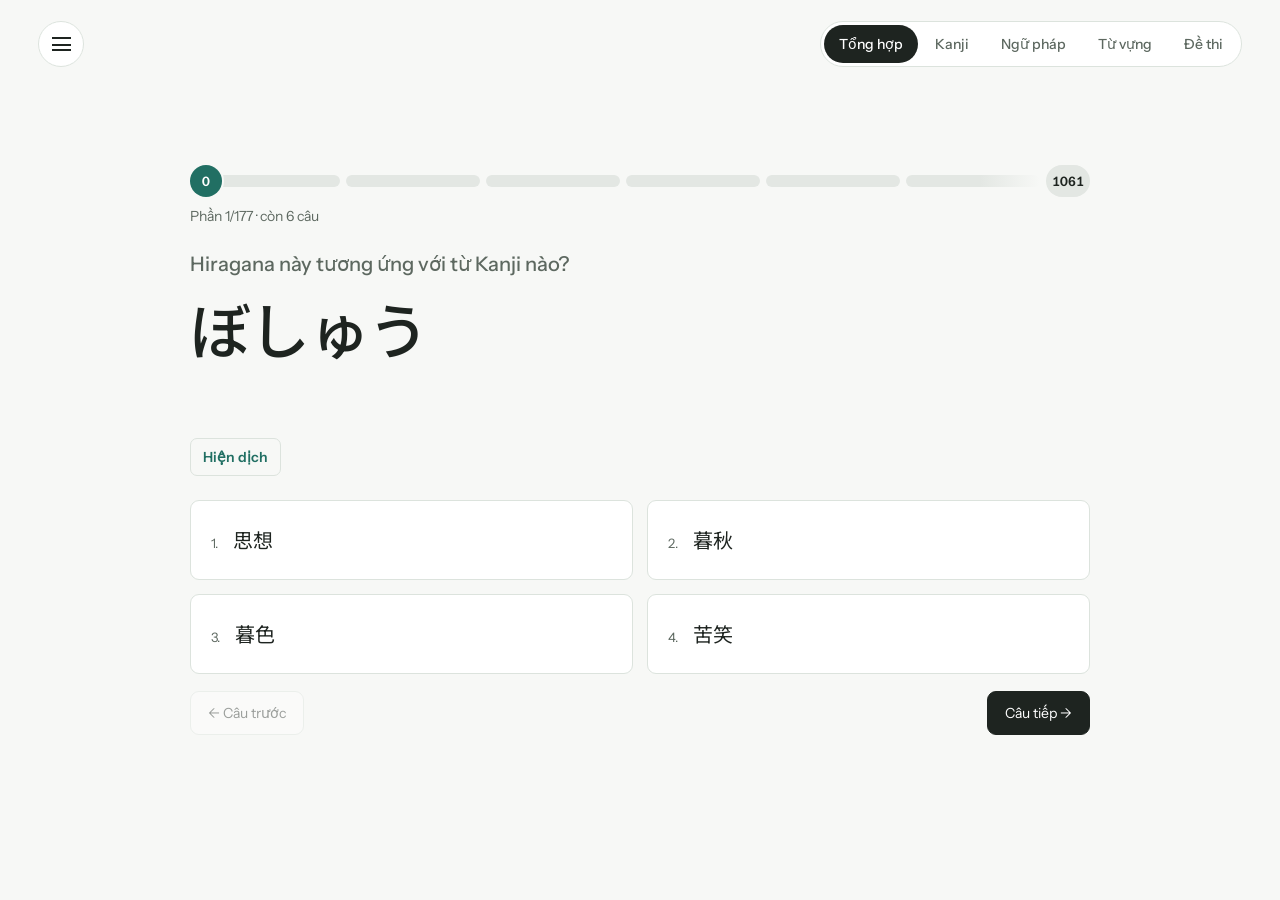
==== index.html @ e6011514 "Remove the sidebar intro and help text Drop the per-mode description under the sidebar heading and t" ====
<!doctype html>
<html lang="vi">
<head>
  <meta charset="utf-8">
  <meta name="viewport" content="width=device-width, initial-scale=1">
  <meta name="theme-color" content="#f7f8f6">
  <title>Luyện đề tổng hợp · Kanji &amp; Ngữ pháp</title>
  <link rel="preconnect" href="https://fonts.googleapis.com">
  <link rel="preconnect" href="https://fonts.gstatic.com" crossorigin>
  <link href="https://fonts.googleapis.com/css2?family=Instrument+Sans:wght@400;500;600&family=Noto+Sans+JP:wght@400;500;600&display=swap" rel="stylesheet">
  <link rel="stylesheet" href="style.css">
</head>
<body>
  <button class="menu-button" id="menuButton" type="button" aria-label="Mở thanh bên" aria-controls="sidebar" aria-expanded="false">
    <span class="menu-lines" aria-hidden="true"></span>
  </button>
  <nav class="mode-switch" aria-label="Chọn bộ đề">
    <a href="index.html" data-mode="all">Tổng hợp</a>
    <a href="index.html?mode=kanji" data-mode="kanji">Kanji</a>
    <a href="index.html?mode=grammar" data-mode="grammar">Ngữ pháp</a>
    <a href="index.html?mode=vocab" data-mode="vocab">Từ vựng</a>
    <a href="index.html?mode=exam" data-mode="exam">Đề thi</a>
  </nav>
  <div class="backdrop" id="backdrop" hidden></div>
  <aside class="sidebar" id="sidebar" aria-label="Thông tin bộ đề" aria-hidden="true">
    <div class="sidebar-top">
      <span class="mark" aria-hidden="true">文</span>
      <button id="closeSidebar" type="button" aria-label="Đóng thanh bên">×</button>
    </div>
    <h2 id="sidebarTitle">Luyện đề<br>tổng hợp.</h2>
    <div class="sidebar-facts" id="sidebarFacts">
      <div><span>Lượt hiện tại</span><strong id="roundCount">1</strong></div>
      <div id="kanjiMeaningRow"><label for="kanjiMeaning">Hỏi cả nghĩa Kanji<small>Thêm dạng Kanji → nghĩa và nghĩa → Kanji</small></label>
        <input type="checkbox" id="kanjiMeaning"></div>
      <div><label for="chunkSize">Số câu mỗi phần</label>
        <select id="chunkSize"><option value="6">6 câu</option><option value="10">10 câu</option><option value="20">20 câu</option></select></div>
    </div>
  </aside>

  <main class="quiz" id="quiz" aria-label="Đề kiểm tra tổng hợp">
    <div class="progress">
      <div class="progress-bar" id="progressBar" role="progressbar" aria-label="Số câu đã thuộc" aria-valuemin="0" aria-valuenow="0">
        <span class="progress-track" id="progressTrack"><span class="progress-window"><span class="progress-strip" id="progressStrip"></span></span><span class="progress-count done" id="progressDone">0</span></span>
        <span class="progress-count total" id="progressTotal">0</span>
      </div>
      <p class="progress-note" id="progressNote"></p>
    </div>
    <h1 class="question-prompt" id="questionPrompt"></h1>
    <section class="passage" id="passage" aria-label="Bài đọc" hidden>
      <h2 id="passageTitle" lang="ja"></h2>
      <p id="passageText" lang="ja"></p>
    </section>
    <p class="question-text" id="questionText"></p>
    <div class="study-hints" aria-label="Gợi ý học tập">
      <div class="hint-control">
        <button id="hiraButton" type="button" aria-controls="hiraHint" aria-expanded="false">Hiện hira</button>
        <span id="hiraHint" class="hint-value jp" lang="ja" hidden></span>
      </div>
      <div class="hint-control">
        <button id="meaningButton" type="button" aria-controls="meaningHint" aria-expanded="false">Hiện dịch</button>
        <span id="meaningHint" class="hint-value" hidden></span>
      </div>
    </div>
    <div class="answers" id="answers"></div>
    <nav class="question-nav" aria-label="Chuyển câu hỏi">
      <button id="previousButton" type="button">← Câu trước</button>
      <button id="nextButton" type="button">Câu tiếp →</button>
    </nav>
    <div class="feedback" id="feedback" role="status" aria-live="polite" hidden></div>
  </main>

  <script src="data.js"></script>
  <script src="grammar-data.js"></script>
  <script src="grammar-examples.js"></script>
  <script src="vocab-data.js"></script>
  <script src="exam-data.js"></script>
  <script src="quiz.js"></script>
</body>
</html>
---- style.css ----
:root{font-family:"Instrument Sans",Arial,sans-serif;color:#1e2420;background:#f7f8f6;--ink:#1e2420;--muted:#5d6860;--line:#dce3dd;--accent:#216f63;--good:#21693b;--bad:#b32620}
*{box-sizing:border-box}html,body{margin:0;min-height:100%}body{min-height:100vh}button{font:inherit;cursor:pointer}button:focus-visible{outline:3px solid #79b6aa;outline-offset:3px}[hidden]{display:none!important}
.menu-button{position:fixed;top:21px;left:clamp(20px,3vw,44px);z-index:12;display:grid;place-items:center;width:46px;height:46px;border:1px solid var(--line);border-radius:50%;background:#fff;color:var(--ink)}.menu-button:hover{background:#eff3ef}.menu-lines{display:block;width:19px;height:14px;border-top:2px solid currentColor;border-bottom:2px solid currentColor;position:relative}.menu-lines:after{content:"";position:absolute;left:0;right:0;top:5px;border-top:2px solid currentColor}
.backdrop{position:fixed;inset:0;z-index:14;background:#15231a66}.sidebar{position:fixed;z-index:15;inset:0 auto 0 0;width:min(350px,88vw);background:#fff;border-right:1px solid var(--line);padding:28px;display:none;flex-direction:column;overflow-y:auto}.sidebar.open{display:flex}.sidebar-top{display:flex;align-items:center;justify-content:space-between}.mark{font-family:"Noto Sans JP",sans-serif;color:var(--accent);font-size:35px;font-weight:500}.sidebar-top button{width:42px;height:42px;border:0;background:transparent;font-size:32px;line-height:1;color:var(--ink)}.sidebar h2{font-size:32px;line-height:1.15;letter-spacing:-.04em;font-weight:500;margin:42px 0 18px}.sidebar p{font-size:15px;line-height:1.6;color:var(--muted);margin:0}.sidebar-facts{margin-top:37px;border-top:1px solid var(--line)}.sidebar-facts div{display:flex;justify-content:space-between;gap:16px;padding:16px 0;border-bottom:1px solid var(--line);font-size:14px}.sidebar-facts strong{font-weight:600;font-variant-numeric:tabular-nums}
.quiz{width:min(900px,calc(100% - 48px));min-height:100vh;margin:auto;padding:80px 0;display:flex;flex-direction:column;justify-content:center}.question-prompt{font-size:20px;font-weight:500;line-height:1.3;color:var(--muted);margin:0 0 10px}.question-text{font-family:"Noto Sans JP","Instrument Sans",sans-serif;font-size:clamp(34px,4.8vw,61px);font-weight:500;line-height:1.35;letter-spacing:-.025em;min-height:135px;margin:0 0 24px;overflow-wrap:anywhere}.question-text.vi{font-family:"Instrument Sans",Arial,sans-serif;font-size:clamp(30px,4vw,48px);line-height:1.25}.question-text.sentence{font-size:clamp(26px,3.3vw,42px);line-height:1.55}.question-text .blank{display:inline-block;color:var(--accent);border-bottom:2px solid var(--accent);padding:0 4px;white-space:nowrap}.answers{display:grid;grid-template-columns:repeat(2,minmax(0,1fr));gap:14px}.answer{min-height:80px;padding:17px 20px;border:1px solid var(--line);border-radius:9px;background:#fff;color:var(--ink);text-align:left;font-family:"Noto Sans JP","Instrument Sans",sans-serif;font-size:20px;line-height:1.4;overflow-wrap:anywhere;transition:background .12s,border-color .12s}.answer:hover{border-color:#7aa99d;background:#f2f7f3}.answer .number{font-family:"Instrument Sans",Arial,sans-serif;font-size:13px;color:var(--muted);margin-right:15px}.answer.vi{font-family:"Instrument Sans",Arial,sans-serif;font-size:16px}.answer.correct{border-color:var(--good);background:#e8f3eb;color:#15562d}.answer.incorrect{border-color:var(--bad);background:#fbeae8;color:#8f1f19}
.study-hints{display:flex;flex-wrap:wrap;gap:10px 18px;margin:-8px 0 24px}.hint-control{display:flex;align-items:baseline;flex-wrap:wrap;gap:7px 10px;max-width:100%}.hint-control button{min-height:38px;padding:6px 12px;border:1px solid var(--line);border-radius:7px;background:transparent;color:var(--accent);font-size:14px;font-weight:600}.hint-control button:hover{border-color:#7aa99d;background:#eff3ef}.hint-value{font-size:15px;line-height:1.45;overflow-wrap:anywhere}.hint-value.jp{font-family:"Noto Sans JP",sans-serif}
.question-nav{display:flex;justify-content:space-between;gap:14px;margin-top:17px}.question-nav button{min-height:44px;border:1px solid var(--line);border-radius:9px;background:#fff;color:var(--ink);padding:0 17px;font-size:14px}.question-nav button:hover:not(:disabled){border-color:#7aa99d;background:#f2f7f3}.question-nav button:disabled{opacity:.42;cursor:default}.question-nav button:last-child{background:var(--ink);border-color:var(--ink);color:#fff}.question-nav button:last-child:hover{background:#39453d}
.feedback{margin-top:24px;border-left:3px solid var(--accent);padding:4px 0 3px 17px;font-size:15px;line-height:1.55}.feedback.good{border-color:var(--good)}.feedback.bad{border-color:var(--bad)}.feedback strong{display:block;margin-bottom:4px;font-weight:600}.feedback .detail{display:block}.feedback .jp{font-family:"Noto Sans JP",sans-serif}.feedback .next-hint{display:block;color:var(--muted);font-size:13px;margin-top:9px}
@media(max-width:700px){.menu-button{top:15px;left:16px;width:42px;height:42px}.quiz{width:calc(100% - 32px);padding:80px 0 112px}.question-prompt{font-size:18px}.question-text{font-size:clamp(29px,8vw,39px);min-height:100px;margin-bottom:20px}.question-text.vi{font-size:clamp(26px,7vw,34px)}.question-text.sentence{font-size:25px;min-height:130px}.answers{grid-template-columns:1fr;gap:10px}.answer{min-height:61px;padding:11px 15px;font-size:17px}.answer.vi{font-size:15px}.answer .number{margin-right:10px}.question-nav{position:fixed;left:0;right:0;bottom:0;z-index:5;margin:0;padding:10px 16px max(10px,env(safe-area-inset-bottom));background:#f7f8f6;border-top:1px solid var(--line)}.question-nav button{flex:1;min-height:48px}.feedback{font-size:14px;margin-top:19px}.sidebar{padding:21px}.sidebar h2{font-size:30px}}
@media(prefers-reduced-motion:reduce){.answer,.progress-segment>span,.progress-strip,.progress-count.done{transition:none}}
.mode-switch{position:fixed;top:21px;right:clamp(20px,3vw,44px);z-index:12;display:flex;gap:2px;padding:3px;border:1px solid var(--line);border-radius:999px;background:#fff}.mode-switch a{display:grid;place-items:center;min-height:38px;padding:0 15px;border-radius:999px;color:var(--muted);font-size:14px;font-weight:500;text-decoration:none;white-space:nowrap}.mode-switch a:hover{color:var(--ink);background:#eff3ef}.mode-switch a[aria-current="page"]{background:var(--ink);color:#fff}.mode-switch a:focus-visible{outline:3px solid #79b6aa;outline-offset:2px}
.progress{margin:0 0 26px}.progress-bar{display:flex;align-items:center;gap:6px}.progress-count{flex:none;display:grid;place-items:center;min-width:32px;height:32px;padding:0 6px;border-radius:999px;font-size:13px;font-weight:600;font-variant-numeric:tabular-nums}.progress-count.done{position:absolute;top:50%;left:0;z-index:1;transform:translate(-50%,-50%);background:var(--accent);color:#fff;box-shadow:0 0 0 2px #f7f8f6;transition:left .3s}.progress-count.total{background:#e3e7e3;color:var(--ink)}.progress-track{--gap:6px;position:relative;flex:1;display:flex;align-items:center;gap:var(--gap);min-width:0;height:32px;margin-left:16px}.progress-window{display:block;flex:1;min-width:0;overflow:hidden}.progress-strip{--n:6;display:flex;gap:var(--gap);transition:transform .45s ease}.progress-segment{flex:0 0 calc((100% - (var(--n) - 1) * var(--gap)) / var(--n));height:12px;border-radius:999px;background:#e3e7e3;overflow:hidden}.progress-segment.fade{background:linear-gradient(to right,#e3e7e3 55%,#e3e7e300)}.progress-segment>span{display:block;height:100%;width:0;background:#6fae9e;border-radius:999px;transition:width .3s}.progress-note{margin:10px 0 0;font-size:14px;color:var(--muted)}
#kanjiMeaningRow{align-items:center;cursor:pointer}.sidebar-facts label small{display:block;margin-top:3px;font-size:12px;color:var(--muted)}.sidebar-facts input[type=checkbox]{flex:none;width:20px;height:20px;margin:0;accent-color:var(--accent);cursor:pointer}.sidebar-facts select{font:inherit;font-size:14px;padding:4px 8px;border:1px solid var(--line);border-radius:7px;background:#fff;color:var(--ink)}
.question-text.exam{font-size:clamp(22px,2.6vw,32px);min-height:0}.answer.long{font-size:16px;line-height:1.5}
.passage{margin:0 0 22px;padding:16px 18px;border:1px solid var(--line);border-radius:9px;background:#fff;max-height:45vh;overflow-y:auto}.passage h2{font-family:"Noto Sans JP",sans-serif;font-size:17px;font-weight:600;margin:0 0 8px}.passage p{font-family:"Noto Sans JP",sans-serif;font-size:16px;line-height:1.9;margin:0}
@media(max-width:700px){.mode-switch{top:15px;left:68px;right:16px;overflow-x:auto;scrollbar-width:none}.mode-switch::-webkit-scrollbar{display:none}.mode-switch a{flex:1 0 auto;min-height:34px;padding:0 10px;font-size:13px}.progress{margin-bottom:22px}.progress-bar{gap:4px}.progress-track{--gap:4px;height:28px;margin-left:14px}.progress-count{min-width:28px;height:28px;font-size:12px;padding:0 5px}.progress-segment{height:8px}.progress-note{font-size:13px;margin-top:8px}.passage{padding:13px 14px;max-height:50vh}.question-text.exam{font-size:21px;min-height:0}.answer.long{font-size:15px}.passage p{font-size:15px;line-height:1.8}}
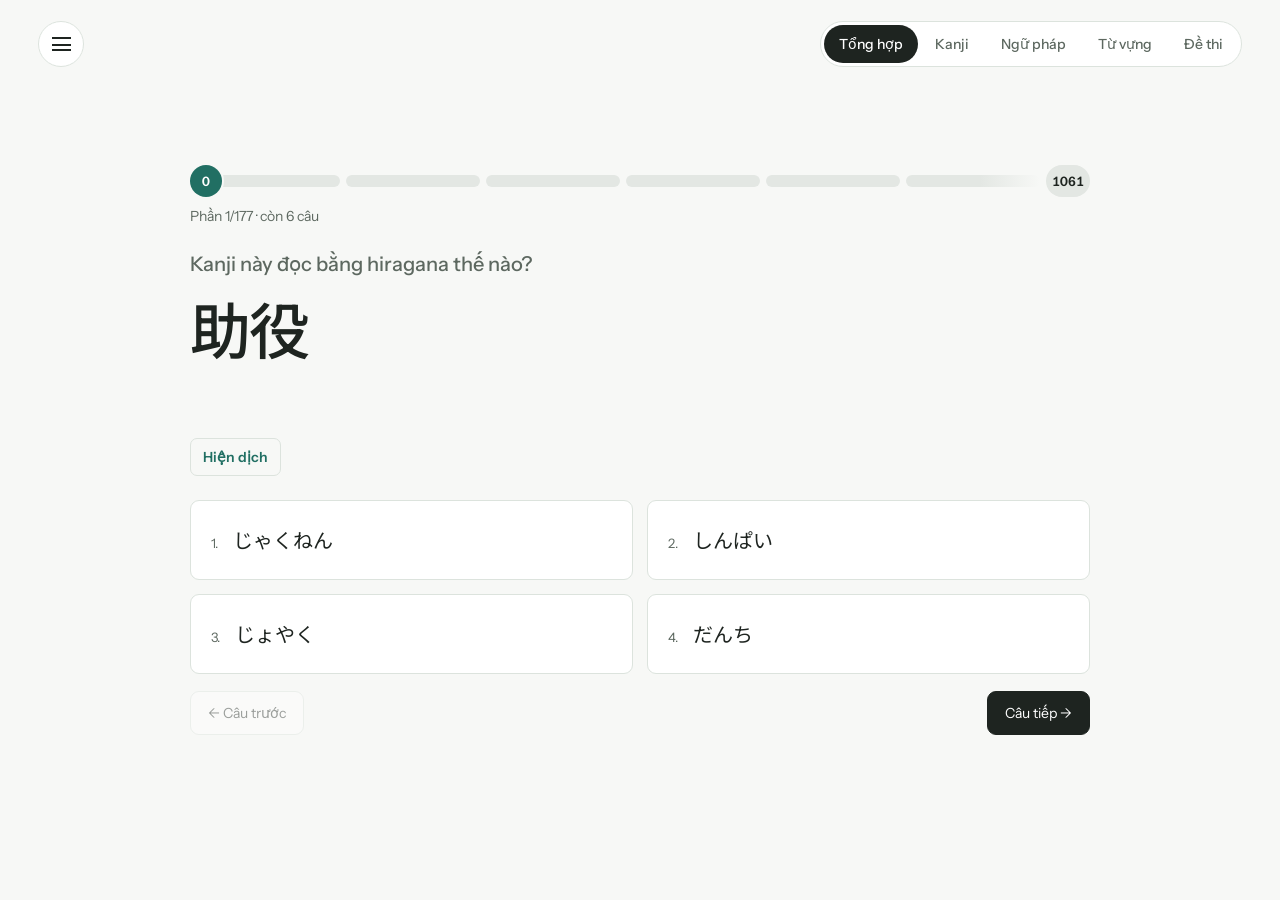
==== commit c35b101d: "Let users choose which parts go into the combined mode The sidebar in "Tổng hợp" now has "Gồm các ph" ====
--- a/index.html
+++ b/index.html
@@ -30,6 +30,8 @@
     <h2 id="sidebarTitle">Luyện đề<br>tổng hợp.</h2>
     <div class="sidebar-facts" id="sidebarFacts">
       <div><span>Lượt hiện tại</span><strong id="roundCount">1</strong></div>
+      <div id="mixRow" class="mix-row" hidden><span>Gồm các phần</span><span class="mix-options" id="mixOptions"></span>
+        <small id="mixNote" hidden>Đóng thanh bên để áp dụng.</small></div>
       <div id="kanjiMeaningRow"><label for="kanjiMeaning">Hỏi cả nghĩa Kanji<small>Thêm dạng Kanji → nghĩa và nghĩa → Kanji</small></label>
         <input type="checkbox" id="kanjiMeaning"></div>
       <div><label for="chunkSize">Số câu mỗi phần</label>
--- a/style.css
+++ b/style.css
@@ -10,7 +10,7 @@
 @media(prefers-reduced-motion:reduce){.answer,.progress-segment>span,.progress-strip,.progress-count.done{transition:none}}
 .mode-switch{position:fixed;top:21px;right:clamp(20px,3vw,44px);z-index:12;display:flex;gap:2px;padding:3px;border:1px solid var(--line);border-radius:999px;background:#fff}.mode-switch a{display:grid;place-items:center;min-height:38px;padding:0 15px;border-radius:999px;color:var(--muted);font-size:14px;font-weight:500;text-decoration:none;white-space:nowrap}.mode-switch a:hover{color:var(--ink);background:#eff3ef}.mode-switch a[aria-current="page"]{background:var(--ink);color:#fff}.mode-switch a:focus-visible{outline:3px solid #79b6aa;outline-offset:2px}
 .progress{margin:0 0 26px}.progress-bar{display:flex;align-items:center;gap:6px}.progress-count{flex:none;display:grid;place-items:center;min-width:32px;height:32px;padding:0 6px;border-radius:999px;font-size:13px;font-weight:600;font-variant-numeric:tabular-nums}.progress-count.done{position:absolute;top:50%;left:0;z-index:1;transform:translate(-50%,-50%);background:var(--accent);color:#fff;box-shadow:0 0 0 2px #f7f8f6;transition:left .3s}.progress-count.total{background:#e3e7e3;color:var(--ink)}.progress-track{--gap:6px;position:relative;flex:1;display:flex;align-items:center;gap:var(--gap);min-width:0;height:32px;margin-left:16px}.progress-window{display:block;flex:1;min-width:0;overflow:hidden}.progress-strip{--n:6;display:flex;gap:var(--gap);transition:transform .45s ease}.progress-segment{flex:0 0 calc((100% - (var(--n) - 1) * var(--gap)) / var(--n));height:12px;border-radius:999px;background:#e3e7e3;overflow:hidden}.progress-segment.fade{background:linear-gradient(to right,#e3e7e3 55%,#e3e7e300)}.progress-segment>span{display:block;height:100%;width:0;background:#6fae9e;border-radius:999px;transition:width .3s}.progress-note{margin:10px 0 0;font-size:14px;color:var(--muted)}
-#kanjiMeaningRow{align-items:center;cursor:pointer}.sidebar-facts label small{display:block;margin-top:3px;font-size:12px;color:var(--muted)}.sidebar-facts input[type=checkbox]{flex:none;width:20px;height:20px;margin:0;accent-color:var(--accent);cursor:pointer}.sidebar-facts select{font:inherit;font-size:14px;padding:4px 8px;border:1px solid var(--line);border-radius:7px;background:#fff;color:var(--ink)}
+#kanjiMeaningRow{align-items:center;cursor:pointer}.sidebar-facts label small{display:block;margin-top:3px;font-size:12px;color:var(--muted)}.sidebar-facts input[type=checkbox]{flex:none;width:20px;height:20px;margin:0;accent-color:var(--accent);cursor:pointer}.sidebar-facts .mix-row{flex-direction:column;align-items:stretch;gap:10px}.mix-options{display:flex;flex-wrap:wrap;gap:8px}.mix-option{display:inline-flex;align-items:center;gap:7px;padding:6px 11px;border:1px solid var(--line);border-radius:999px;font-size:14px;cursor:pointer;user-select:none}.mix-option:has(input:checked){border-color:#7aa99d;background:#eef5f2}.sidebar-facts .mix-option input{width:16px;height:16px}.mix-row small{font-size:12px;color:var(--accent)}.sidebar-facts select{font:inherit;font-size:14px;padding:4px 8px;border:1px solid var(--line);border-radius:7px;background:#fff;color:var(--ink)}
 .question-text.exam{font-size:clamp(22px,2.6vw,32px);min-height:0}.answer.long{font-size:16px;line-height:1.5}
 .passage{margin:0 0 22px;padding:16px 18px;border:1px solid var(--line);border-radius:9px;background:#fff;max-height:45vh;overflow-y:auto}.passage h2{font-family:"Noto Sans JP",sans-serif;font-size:17px;font-weight:600;margin:0 0 8px}.passage p{font-family:"Noto Sans JP",sans-serif;font-size:16px;line-height:1.9;margin:0}
 @media(max-width:700px){.mode-switch{top:15px;left:68px;right:16px;overflow-x:auto;scrollbar-width:none}.mode-switch::-webkit-scrollbar{display:none}.mode-switch a{flex:1 0 auto;min-height:34px;padding:0 10px;font-size:13px}.progress{margin-bottom:22px}.progress-bar{gap:4px}.progress-track{--gap:4px;height:28px;margin-left:14px}.progress-count{min-width:28px;height:28px;font-size:12px;padding:0 5px}.progress-segment{height:8px}.progress-note{font-size:13px;margin-top:8px}.passage{padding:13px 14px;max-height:50vh}.question-text.exam{font-size:21px;min-height:0}.answer.long{font-size:15px}.passage p{font-size:15px;line-height:1.8}}
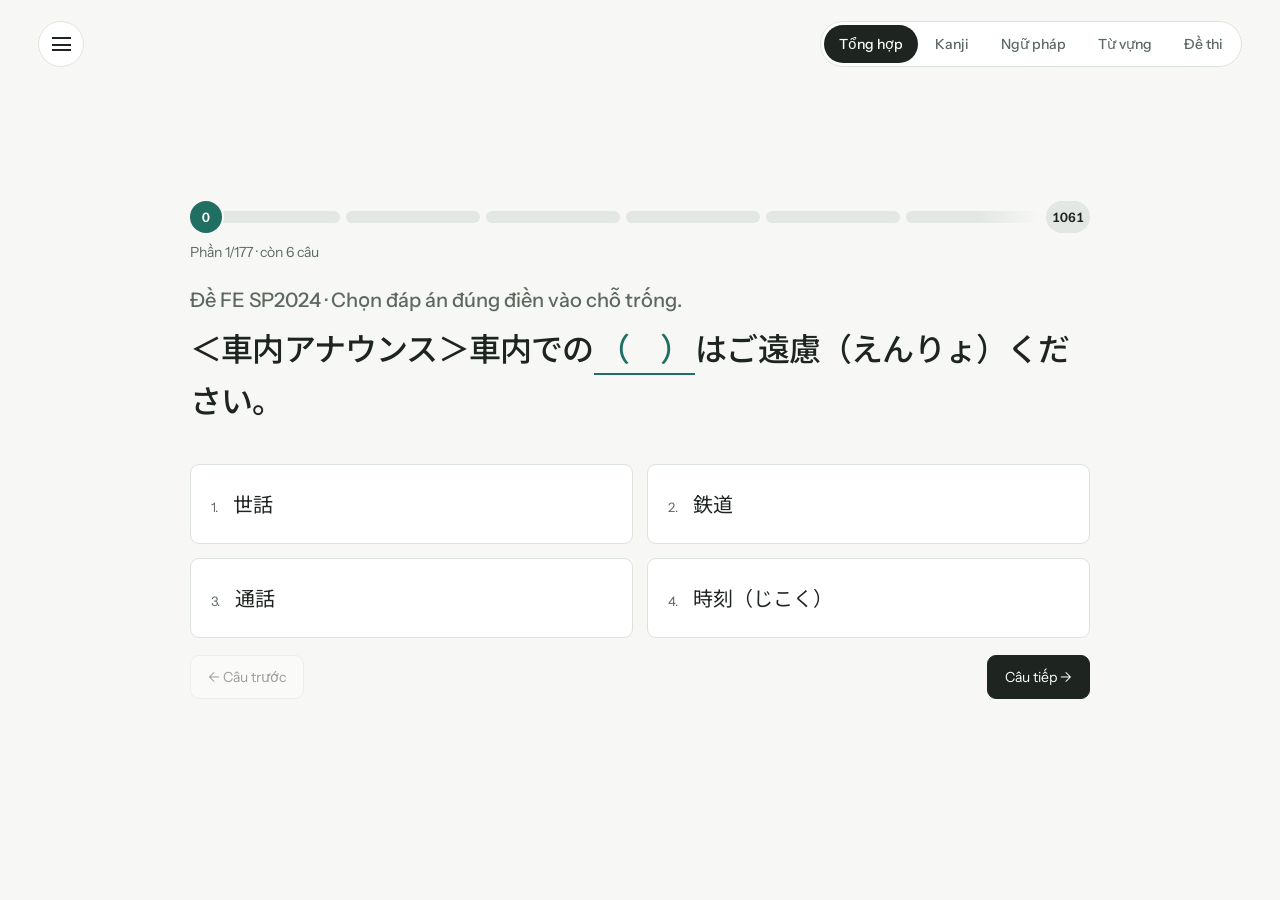
==== commit 4b01b9a0: "fix text in sidebar" ====
--- a/index.html
+++ b/index.html
@@ -1,5 +1,6 @@
 <!doctype html>
 <html lang="vi">
+
 <head>
   <meta charset="utf-8">
   <meta name="viewport" content="width=device-width, initial-scale=1">
@@ -7,11 +8,15 @@
   <title>Luyện đề tổng hợp · Kanji &amp; Ngữ pháp</title>
   <link rel="preconnect" href="https://fonts.googleapis.com">
   <link rel="preconnect" href="https://fonts.gstatic.com" crossorigin>
-  <link href="https://fonts.googleapis.com/css2?family=Instrument+Sans:wght@400;500;600&family=Noto+Sans+JP:wght@400;500;600&display=swap" rel="stylesheet">
+  <link
+    href="https://fonts.googleapis.com/css2?family=Instrument+Sans:wght@400;500;600&family=Noto+Sans+JP:wght@400;500;600&display=swap"
+    rel="stylesheet">
   <link rel="stylesheet" href="style.css">
 </head>
+
 <body>
-  <button class="menu-button" id="menuButton" type="button" aria-label="Mở thanh bên" aria-controls="sidebar" aria-expanded="false">
+  <button class="menu-button" id="menuButton" type="button" aria-label="Mở thanh bên" aria-controls="sidebar"
+    aria-expanded="false">
     <span class="menu-lines" aria-hidden="true"></span>
   </button>
   <nav class="mode-switch" aria-label="Chọn bộ đề">
@@ -30,19 +35,30 @@
     <h2 id="sidebarTitle">Luyện đề<br>tổng hợp.</h2>
     <div class="sidebar-facts" id="sidebarFacts">
       <div><span>Lượt hiện tại</span><strong id="roundCount">1</strong></div>
-      <div id="mixRow" class="mix-row" hidden><span>Gồm các phần</span><span class="mix-options" id="mixOptions"></span>
-        <small id="mixNote" hidden>Đóng thanh bên để áp dụng.</small></div>
-      <div id="kanjiMeaningRow"><label for="kanjiMeaning">Hỏi cả nghĩa Kanji<small>Thêm dạng Kanji → nghĩa và nghĩa → Kanji</small></label>
-        <input type="checkbox" id="kanjiMeaning"></div>
+      <div id="mixRow" class="mix-row" hidden><span>Phần tổng hợp gồm các phần</span><span class="mix-options"
+          id="mixOptions"></span>
+        <small id="mixNote" hidden>Đóng thanh bên để áp dụng.</small>
+      </div>
+      <div id="kanjiMeaningRow"><label for="kanjiMeaning">Hỏi cả nghĩa Kanji<small>Thêm dạng Kanji → nghĩa và nghĩa →
+            Kanji</small></label>
+        <input type="checkbox" id="kanjiMeaning">
+      </div>
       <div><label for="chunkSize">Số câu mỗi phần</label>
-        <select id="chunkSize"><option value="6">6 câu</option><option value="10">10 câu</option><option value="20">20 câu</option></select></div>
+        <select id="chunkSize">
+          <option value="6">6 câu</option>
+          <option value="10">10 câu</option>
+          <option value="20">20 câu</option>
+        </select>
+      </div>
     </div>
   </aside>
 
   <main class="quiz" id="quiz" aria-label="Đề kiểm tra tổng hợp">
     <div class="progress">
-      <div class="progress-bar" id="progressBar" role="progressbar" aria-label="Số câu đã thuộc" aria-valuemin="0" aria-valuenow="0">
-        <span class="progress-track" id="progressTrack"><span class="progress-window"><span class="progress-strip" id="progressStrip"></span></span><span class="progress-count done" id="progressDone">0</span></span>
+      <div class="progress-bar" id="progressBar" role="progressbar" aria-label="Số câu đã thuộc" aria-valuemin="0"
+        aria-valuenow="0">
+        <span class="progress-track" id="progressTrack"><span class="progress-window"><span class="progress-strip"
+              id="progressStrip"></span></span><span class="progress-count done" id="progressDone">0</span></span>
         <span class="progress-count total" id="progressTotal">0</span>
       </div>
       <p class="progress-note" id="progressNote"></p>
@@ -78,4 +94,5 @@
   <script src="exam-data.js"></script>
   <script src="quiz.js"></script>
 </body>
-</html>
+
+</html>
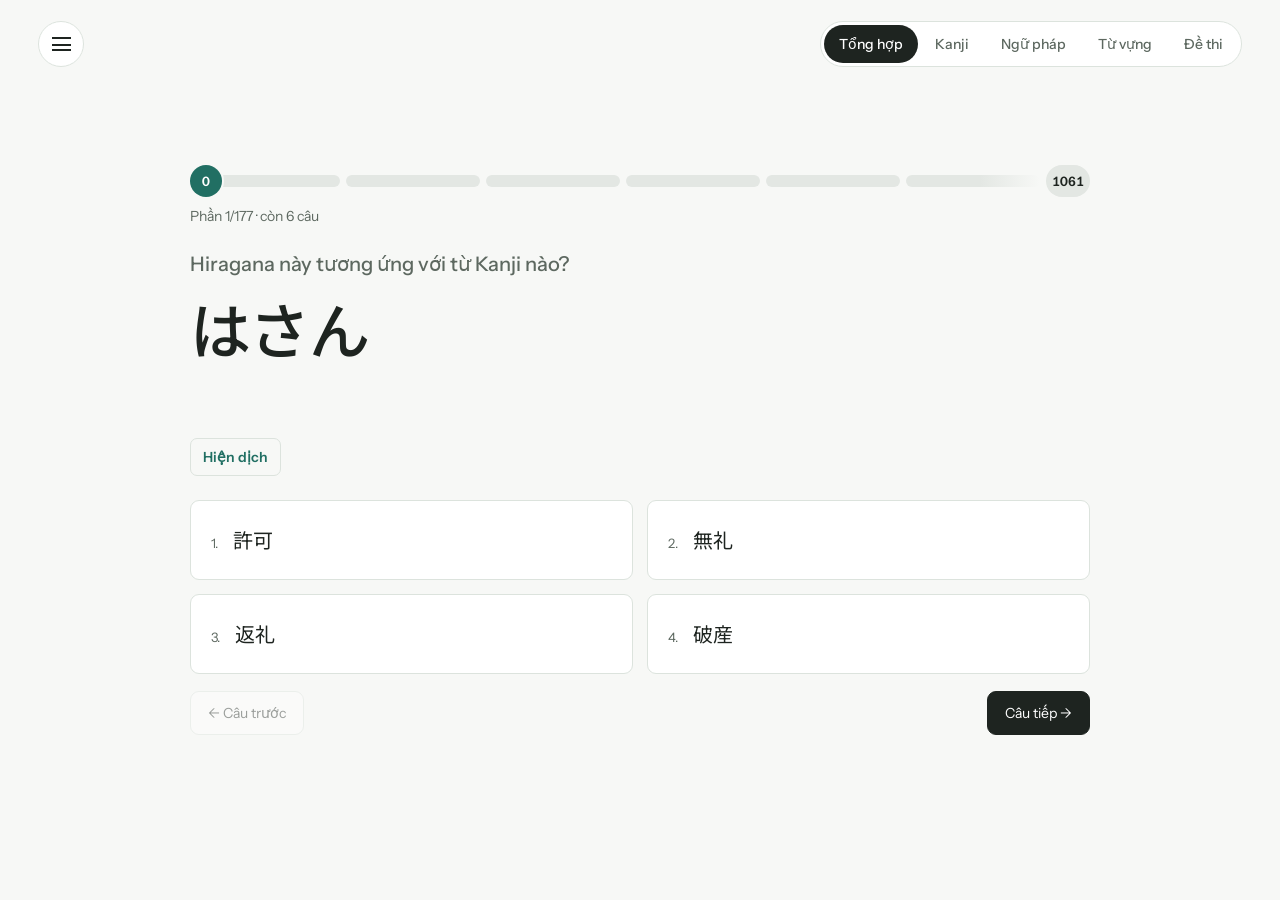
==== commit e259df4c: "Add readings and translations to exam questions and passages - Every exam question now has a hiragan" ====
--- a/index.html
+++ b/index.html
@@ -65,8 +65,15 @@
     </div>
     <h1 class="question-prompt" id="questionPrompt"></h1>
     <section class="passage" id="passage" aria-label="Bài đọc" hidden>
-      <h2 id="passageTitle" lang="ja"></h2>
+      <div class="passage-head">
+        <h2 id="passageTitle" lang="ja"></h2>
+        <span class="passage-tools">
+          <button id="passageHiraButton" type="button" aria-controls="passageText" aria-pressed="false">Hira</button>
+          <button id="passageViButton" type="button" aria-controls="passageVi" aria-expanded="false">Dịch</button>
+        </span>
+      </div>
       <p id="passageText" lang="ja"></p>
+      <p id="passageVi" class="passage-vi" hidden></p>
     </section>
     <p class="question-text" id="questionText"></p>
     <div class="study-hints" aria-label="Gợi ý học tập">
--- a/style.css
+++ b/style.css
@@ -12,5 +12,5 @@
 .progress{margin:0 0 26px}.progress-bar{display:flex;align-items:center;gap:6px}.progress-count{flex:none;display:grid;place-items:center;min-width:32px;height:32px;padding:0 6px;border-radius:999px;font-size:13px;font-weight:600;font-variant-numeric:tabular-nums}.progress-count.done{position:absolute;top:50%;left:0;z-index:1;transform:translate(-50%,-50%);background:var(--accent);color:#fff;box-shadow:0 0 0 2px #f7f8f6;transition:left .3s}.progress-count.total{background:#e3e7e3;color:var(--ink)}.progress-track{--gap:6px;position:relative;flex:1;display:flex;align-items:center;gap:var(--gap);min-width:0;height:32px;margin-left:16px}.progress-window{display:block;flex:1;min-width:0;overflow:hidden}.progress-strip{--n:6;display:flex;gap:var(--gap);transition:transform .45s ease}.progress-segment{flex:0 0 calc((100% - (var(--n) - 1) * var(--gap)) / var(--n));height:12px;border-radius:999px;background:#e3e7e3;overflow:hidden}.progress-segment.fade{background:linear-gradient(to right,#e3e7e3 55%,#e3e7e300)}.progress-segment>span{display:block;height:100%;width:0;background:#6fae9e;border-radius:999px;transition:width .3s}.progress-note{margin:10px 0 0;font-size:14px;color:var(--muted)}
 #kanjiMeaningRow{align-items:center;cursor:pointer}.sidebar-facts label small{display:block;margin-top:3px;font-size:12px;color:var(--muted)}.sidebar-facts input[type=checkbox]{flex:none;width:20px;height:20px;margin:0;accent-color:var(--accent);cursor:pointer}.sidebar-facts .mix-row{flex-direction:column;align-items:stretch;gap:10px}.mix-options{display:flex;flex-wrap:wrap;gap:8px}.mix-option{display:inline-flex;align-items:center;gap:7px;padding:6px 11px;border:1px solid var(--line);border-radius:999px;font-size:14px;cursor:pointer;user-select:none}.mix-option:has(input:checked){border-color:#7aa99d;background:#eef5f2}.sidebar-facts .mix-option input{width:16px;height:16px}.mix-row small{font-size:12px;color:var(--accent)}.sidebar-facts select{font:inherit;font-size:14px;padding:4px 8px;border:1px solid var(--line);border-radius:7px;background:#fff;color:var(--ink)}
 .question-text.exam{font-size:clamp(22px,2.6vw,32px);min-height:0}.answer.long{font-size:16px;line-height:1.5}
-.passage{margin:0 0 22px;padding:16px 18px;border:1px solid var(--line);border-radius:9px;background:#fff;max-height:45vh;overflow-y:auto}.passage h2{font-family:"Noto Sans JP",sans-serif;font-size:17px;font-weight:600;margin:0 0 8px}.passage p{font-family:"Noto Sans JP",sans-serif;font-size:16px;line-height:1.9;margin:0}
+.passage{margin:0 0 22px;padding:16px 18px;border:1px solid var(--line);border-radius:9px;background:#fff;max-height:45vh;overflow-y:auto}.passage h2{font-family:"Noto Sans JP",sans-serif;font-size:17px;font-weight:600;margin:0}.passage-head{display:flex;align-items:center;justify-content:space-between;gap:12px;margin:0 0 8px}.passage-tools{display:flex;gap:6px;flex:none}.passage-tools button{min-height:30px;padding:3px 10px;border:1px solid var(--line);border-radius:7px;background:transparent;color:var(--accent);font-size:13px;font-weight:600}.passage-tools button:hover{border-color:#7aa99d;background:#eff3ef}.passage-vi{margin-top:12px!important;padding-top:12px;border-top:1px solid var(--line);font-family:"Instrument Sans",Arial,sans-serif!important;font-size:15px!important;line-height:1.6!important;color:var(--muted)}.passage p{font-family:"Noto Sans JP",sans-serif;font-size:16px;line-height:1.9;margin:0}
 @media(max-width:700px){.mode-switch{top:15px;left:68px;right:16px;overflow-x:auto;scrollbar-width:none}.mode-switch::-webkit-scrollbar{display:none}.mode-switch a{flex:1 0 auto;min-height:34px;padding:0 10px;font-size:13px}.progress{margin-bottom:22px}.progress-bar{gap:4px}.progress-track{--gap:4px;height:28px;margin-left:14px}.progress-count{min-width:28px;height:28px;font-size:12px;padding:0 5px}.progress-segment{height:8px}.progress-note{font-size:13px;margin-top:8px}.passage{padding:13px 14px;max-height:50vh}.question-text.exam{font-size:21px;min-height:0}.answer.long{font-size:15px}.passage p{font-size:15px;line-height:1.8}}
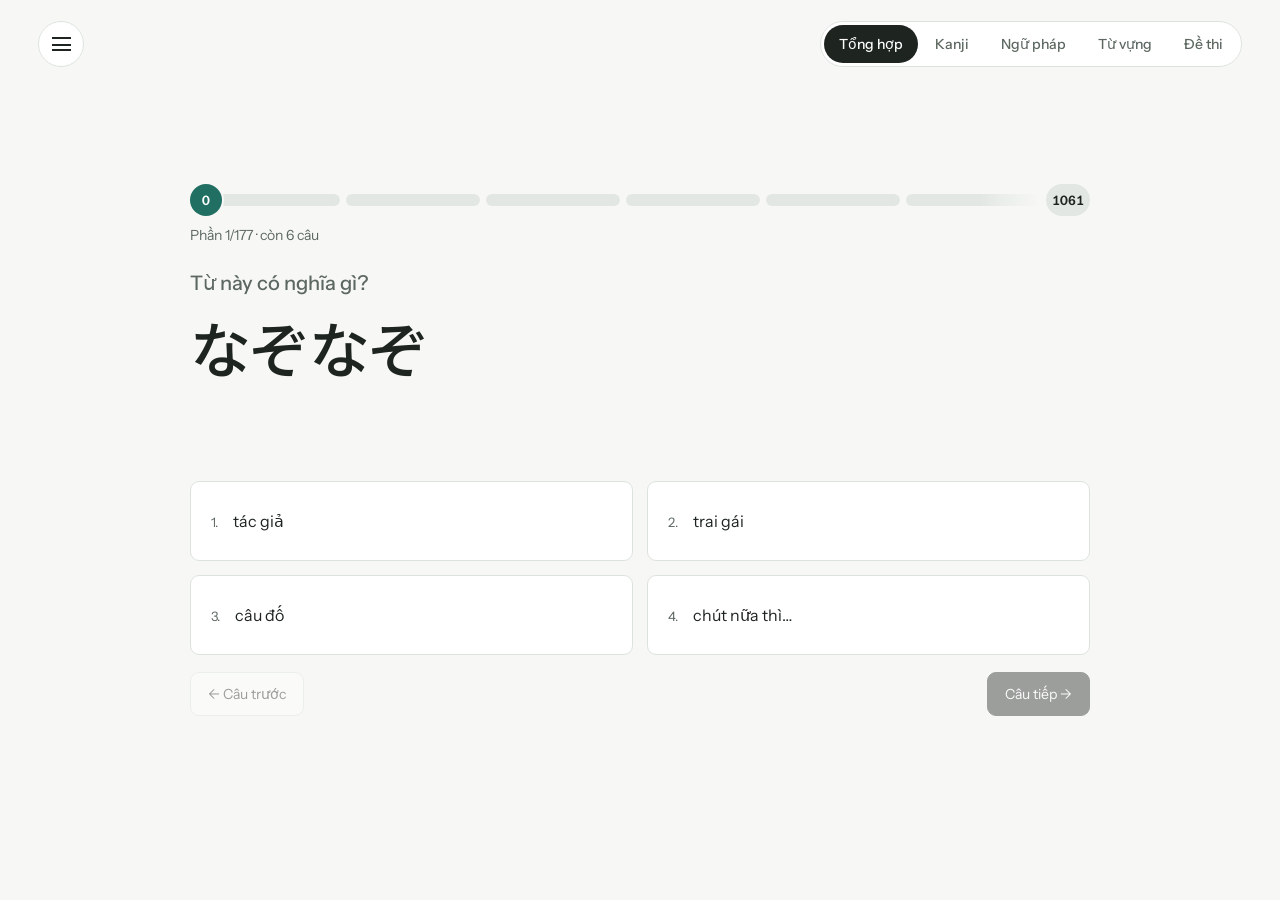
==== commit d9ea4cb3: "Require an answer before moving on; add a reset control - The newest question must be answered befor" ====
--- a/index.html
+++ b/index.html
@@ -49,6 +49,10 @@
           <option value="10">10 câu</option>
           <option value="20">20 câu</option>
         </select>
+      </div>
+      <div class="reset-row"><label for="resetTarget">Học lại từ đầu</label>
+        <span class="reset-controls"><select id="resetTarget"></select><button id="resetButton" type="button">Học lại</button></span>
+        <small id="resetNote" hidden></small>
       </div>
     </div>
   </aside>
--- a/style.css
+++ b/style.css
@@ -5,12 +5,13 @@
 .quiz{width:min(900px,calc(100% - 48px));min-height:100vh;margin:auto;padding:80px 0;display:flex;flex-direction:column;justify-content:center}.question-prompt{font-size:20px;font-weight:500;line-height:1.3;color:var(--muted);margin:0 0 10px}.question-text{font-family:"Noto Sans JP","Instrument Sans",sans-serif;font-size:clamp(34px,4.8vw,61px);font-weight:500;line-height:1.35;letter-spacing:-.025em;min-height:135px;margin:0 0 24px;overflow-wrap:anywhere}.question-text.vi{font-family:"Instrument Sans",Arial,sans-serif;font-size:clamp(30px,4vw,48px);line-height:1.25}.question-text.sentence{font-size:clamp(26px,3.3vw,42px);line-height:1.55}.question-text .blank{display:inline-block;color:var(--accent);border-bottom:2px solid var(--accent);padding:0 4px;white-space:nowrap}.answers{display:grid;grid-template-columns:repeat(2,minmax(0,1fr));gap:14px}.answer{min-height:80px;padding:17px 20px;border:1px solid var(--line);border-radius:9px;background:#fff;color:var(--ink);text-align:left;font-family:"Noto Sans JP","Instrument Sans",sans-serif;font-size:20px;line-height:1.4;overflow-wrap:anywhere;transition:background .12s,border-color .12s}.answer:hover{border-color:#7aa99d;background:#f2f7f3}.answer .number{font-family:"Instrument Sans",Arial,sans-serif;font-size:13px;color:var(--muted);margin-right:15px}.answer.vi{font-family:"Instrument Sans",Arial,sans-serif;font-size:16px}.answer.correct{border-color:var(--good);background:#e8f3eb;color:#15562d}.answer.incorrect{border-color:var(--bad);background:#fbeae8;color:#8f1f19}
 .study-hints{display:flex;flex-wrap:wrap;gap:10px 18px;margin:-8px 0 24px}.hint-control{display:flex;align-items:baseline;flex-wrap:wrap;gap:7px 10px;max-width:100%}.hint-control button{min-height:38px;padding:6px 12px;border:1px solid var(--line);border-radius:7px;background:transparent;color:var(--accent);font-size:14px;font-weight:600}.hint-control button:hover{border-color:#7aa99d;background:#eff3ef}.hint-value{font-size:15px;line-height:1.45;overflow-wrap:anywhere}.hint-value.jp{font-family:"Noto Sans JP",sans-serif}
 .question-nav{display:flex;justify-content:space-between;gap:14px;margin-top:17px}.question-nav button{min-height:44px;border:1px solid var(--line);border-radius:9px;background:#fff;color:var(--ink);padding:0 17px;font-size:14px}.question-nav button:hover:not(:disabled){border-color:#7aa99d;background:#f2f7f3}.question-nav button:disabled{opacity:.42;cursor:default}.question-nav button:last-child{background:var(--ink);border-color:var(--ink);color:#fff}.question-nav button:last-child:hover{background:#39453d}
-.feedback{margin-top:24px;border-left:3px solid var(--accent);padding:4px 0 3px 17px;font-size:15px;line-height:1.55}.feedback.good{border-color:var(--good)}.feedback.bad{border-color:var(--bad)}.feedback strong{display:block;margin-bottom:4px;font-weight:600}.feedback .detail{display:block}.feedback .jp{font-family:"Noto Sans JP",sans-serif}.feedback .next-hint{display:block;color:var(--muted);font-size:13px;margin-top:9px}
+.feedback{margin-top:24px;border-left:3px solid var(--accent);padding:4px 0 3px 17px;font-size:15px;line-height:1.55}.feedback.good{border-color:var(--good)}.feedback.bad{border-color:var(--bad)}.feedback strong{display:block;margin-bottom:14px;font-weight:600}.feedback .detail{display:block}.feedback .detail+.detail{margin-top:14px}.feedback .detail.option.right{color:var(--good);font-weight:600}.feedback .detail.option.wrong{color:var(--bad)}.feedback .jp{font-family:"Noto Sans JP",sans-serif}.feedback .next-hint{display:block;color:var(--muted);font-size:13px;margin-top:18px}
 @media(max-width:700px){.menu-button{top:15px;left:16px;width:42px;height:42px}.quiz{width:calc(100% - 32px);padding:80px 0 112px}.question-prompt{font-size:18px}.question-text{font-size:clamp(29px,8vw,39px);min-height:100px;margin-bottom:20px}.question-text.vi{font-size:clamp(26px,7vw,34px)}.question-text.sentence{font-size:25px;min-height:130px}.answers{grid-template-columns:1fr;gap:10px}.answer{min-height:61px;padding:11px 15px;font-size:17px}.answer.vi{font-size:15px}.answer .number{margin-right:10px}.question-nav{position:fixed;left:0;right:0;bottom:0;z-index:5;margin:0;padding:10px 16px max(10px,env(safe-area-inset-bottom));background:#f7f8f6;border-top:1px solid var(--line)}.question-nav button{flex:1;min-height:48px}.feedback{font-size:14px;margin-top:19px}.sidebar{padding:21px}.sidebar h2{font-size:30px}}
 @media(prefers-reduced-motion:reduce){.answer,.progress-segment>span,.progress-strip,.progress-count.done{transition:none}}
 .mode-switch{position:fixed;top:21px;right:clamp(20px,3vw,44px);z-index:12;display:flex;gap:2px;padding:3px;border:1px solid var(--line);border-radius:999px;background:#fff}.mode-switch a{display:grid;place-items:center;min-height:38px;padding:0 15px;border-radius:999px;color:var(--muted);font-size:14px;font-weight:500;text-decoration:none;white-space:nowrap}.mode-switch a:hover{color:var(--ink);background:#eff3ef}.mode-switch a[aria-current="page"]{background:var(--ink);color:#fff}.mode-switch a:focus-visible{outline:3px solid #79b6aa;outline-offset:2px}
 .progress{margin:0 0 26px}.progress-bar{display:flex;align-items:center;gap:6px}.progress-count{flex:none;display:grid;place-items:center;min-width:32px;height:32px;padding:0 6px;border-radius:999px;font-size:13px;font-weight:600;font-variant-numeric:tabular-nums}.progress-count.done{position:absolute;top:50%;left:0;z-index:1;transform:translate(-50%,-50%);background:var(--accent);color:#fff;box-shadow:0 0 0 2px #f7f8f6;transition:left .3s}.progress-count.total{background:#e3e7e3;color:var(--ink)}.progress-track{--gap:6px;position:relative;flex:1;display:flex;align-items:center;gap:var(--gap);min-width:0;height:32px;margin-left:16px}.progress-window{display:block;flex:1;min-width:0;overflow:hidden}.progress-strip{--n:6;display:flex;gap:var(--gap);transition:transform .45s ease}.progress-segment{flex:0 0 calc((100% - (var(--n) - 1) * var(--gap)) / var(--n));height:12px;border-radius:999px;background:#e3e7e3;overflow:hidden}.progress-segment.fade{background:linear-gradient(to right,#e3e7e3 55%,#e3e7e300)}.progress-segment>span{display:block;height:100%;width:0;background:#6fae9e;border-radius:999px;transition:width .3s}.progress-note{margin:10px 0 0;font-size:14px;color:var(--muted)}
-#kanjiMeaningRow{align-items:center;cursor:pointer}.sidebar-facts label small{display:block;margin-top:3px;font-size:12px;color:var(--muted)}.sidebar-facts input[type=checkbox]{flex:none;width:20px;height:20px;margin:0;accent-color:var(--accent);cursor:pointer}.sidebar-facts .mix-row{flex-direction:column;align-items:stretch;gap:10px}.mix-options{display:flex;flex-wrap:wrap;gap:8px}.mix-option{display:inline-flex;align-items:center;gap:7px;padding:6px 11px;border:1px solid var(--line);border-radius:999px;font-size:14px;cursor:pointer;user-select:none}.mix-option:has(input:checked){border-color:#7aa99d;background:#eef5f2}.sidebar-facts .mix-option input{width:16px;height:16px}.mix-row small{font-size:12px;color:var(--accent)}.sidebar-facts select{font:inherit;font-size:14px;padding:4px 8px;border:1px solid var(--line);border-radius:7px;background:#fff;color:var(--ink)}
+#kanjiMeaningRow{align-items:center;cursor:pointer}.sidebar-facts label small{display:block;margin-top:3px;font-size:12px;color:var(--muted)}.sidebar-facts input[type=checkbox]{flex:none;width:20px;height:20px;margin:0;accent-color:var(--accent);cursor:pointer}.sidebar-facts .mix-row{flex-direction:column;align-items:stretch;gap:10px}.mix-options{display:flex;flex-wrap:wrap;gap:8px}.mix-option{display:inline-flex;align-items:center;gap:7px;padding:6px 11px;border:1px solid var(--line);border-radius:999px;font-size:14px;cursor:pointer;user-select:none}.mix-option:has(input:checked){border-color:#7aa99d;background:#eef5f2}.sidebar-facts .mix-option input{width:16px;height:16px}.mix-row small{font-size:12px;color:var(--accent)}.sidebar-facts .reset-row{flex-wrap:wrap;align-items:center}.reset-controls{display:flex;gap:6px}.reset-controls button{font:inherit;font-size:14px;padding:4px 10px;border:1px solid #e3b8b4;border-radius:7px;background:#fff;color:var(--bad);cursor:pointer}.reset-controls button:hover{background:#fbeae8}.reset-row small{flex-basis:100%;font-size:12px;color:var(--accent)}.sidebar-facts select{font:inherit;font-size:14px;padding:4px 8px;border:1px solid var(--line);border-radius:7px;background:#fff;color:var(--ink)}
+.grammar-mark{color:var(--accent);text-decoration:underline;text-decoration-color:var(--accent);text-decoration-thickness:2px;text-underline-offset:.22em}.question-text .grammar-mark{text-decoration-thickness:3px}
 .question-text.exam{font-size:clamp(22px,2.6vw,32px);min-height:0}.answer.long{font-size:16px;line-height:1.5}
 .passage{margin:0 0 22px;padding:16px 18px;border:1px solid var(--line);border-radius:9px;background:#fff;max-height:45vh;overflow-y:auto}.passage h2{font-family:"Noto Sans JP",sans-serif;font-size:17px;font-weight:600;margin:0}.passage-head{display:flex;align-items:center;justify-content:space-between;gap:12px;margin:0 0 8px}.passage-tools{display:flex;gap:6px;flex:none}.passage-tools button{min-height:30px;padding:3px 10px;border:1px solid var(--line);border-radius:7px;background:transparent;color:var(--accent);font-size:13px;font-weight:600}.passage-tools button:hover{border-color:#7aa99d;background:#eff3ef}.passage-vi{margin-top:12px!important;padding-top:12px;border-top:1px solid var(--line);font-family:"Instrument Sans",Arial,sans-serif!important;font-size:15px!important;line-height:1.6!important;color:var(--muted)}.passage p{font-family:"Noto Sans JP",sans-serif;font-size:16px;line-height:1.9;margin:0}
 @media(max-width:700px){.mode-switch{top:15px;left:68px;right:16px;overflow-x:auto;scrollbar-width:none}.mode-switch::-webkit-scrollbar{display:none}.mode-switch a{flex:1 0 auto;min-height:34px;padding:0 10px;font-size:13px}.progress{margin-bottom:22px}.progress-bar{gap:4px}.progress-track{--gap:4px;height:28px;margin-left:14px}.progress-count{min-width:28px;height:28px;font-size:12px;padding:0 5px}.progress-segment{height:8px}.progress-note{font-size:13px;margin-top:8px}.passage{padding:13px 14px;max-height:50vh}.question-text.exam{font-size:21px;min-height:0}.answer.long{font-size:15px}.passage p{font-size:15px;line-height:1.8}}
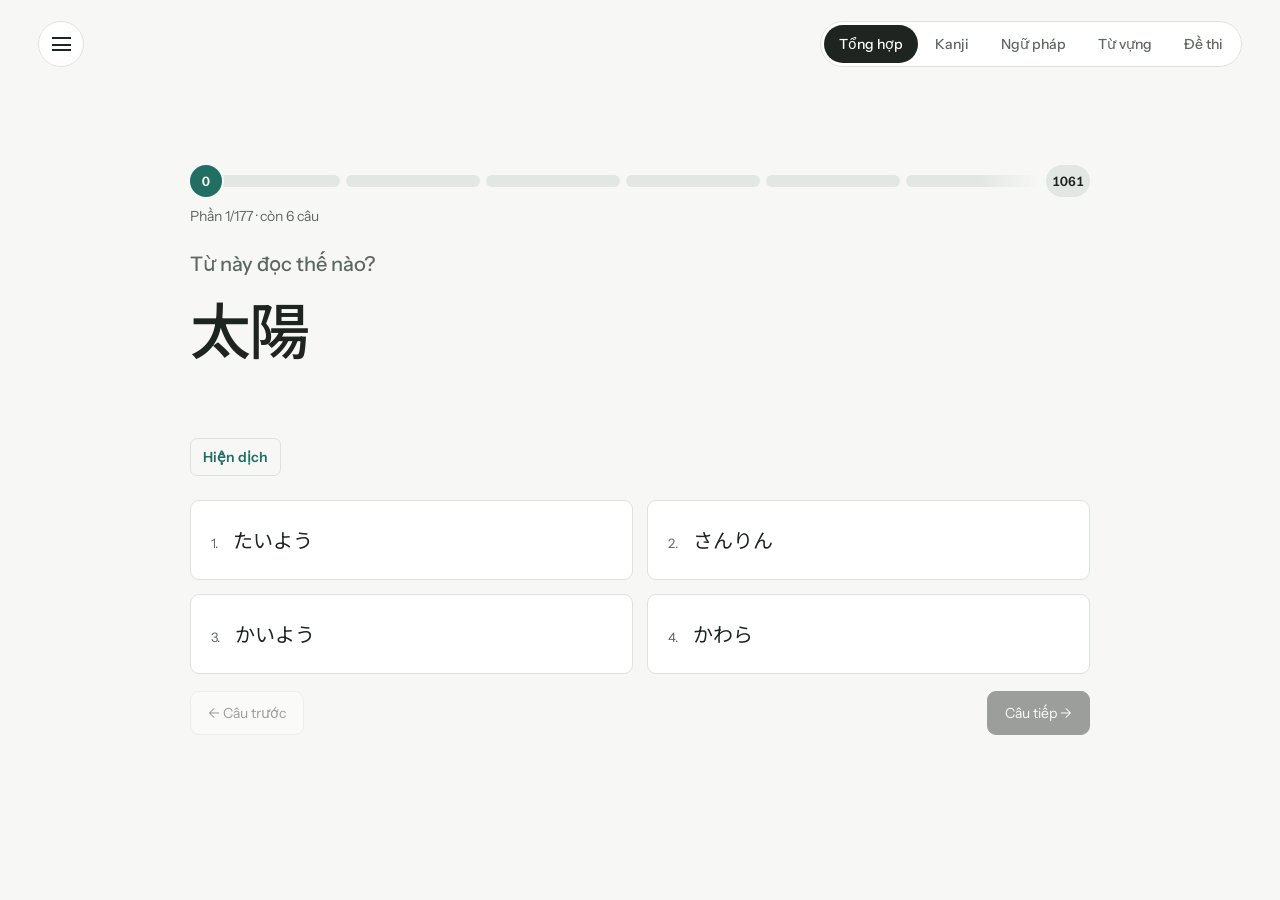
==== commit 77c73155: "Show Sino-Vietnamese (âm Hán Việt) readings for Kanji - data.js gets a HAN_VIET table for all 255 ka" ====
--- a/index.html
+++ b/index.html
@@ -89,6 +89,10 @@
         <button id="meaningButton" type="button" aria-controls="meaningHint" aria-expanded="false">Hiện dịch</button>
         <span id="meaningHint" class="hint-value" hidden></span>
       </div>
+      <div class="hint-control" hidden>
+        <button id="hanvietButton" type="button" aria-controls="hanvietHint" aria-expanded="false">Hiện âm Hán</button>
+        <span id="hanvietHint" class="hint-value" hidden></span>
+      </div>
     </div>
     <div class="answers" id="answers"></div>
     <nav class="question-nav" aria-label="Chuyển câu hỏi">
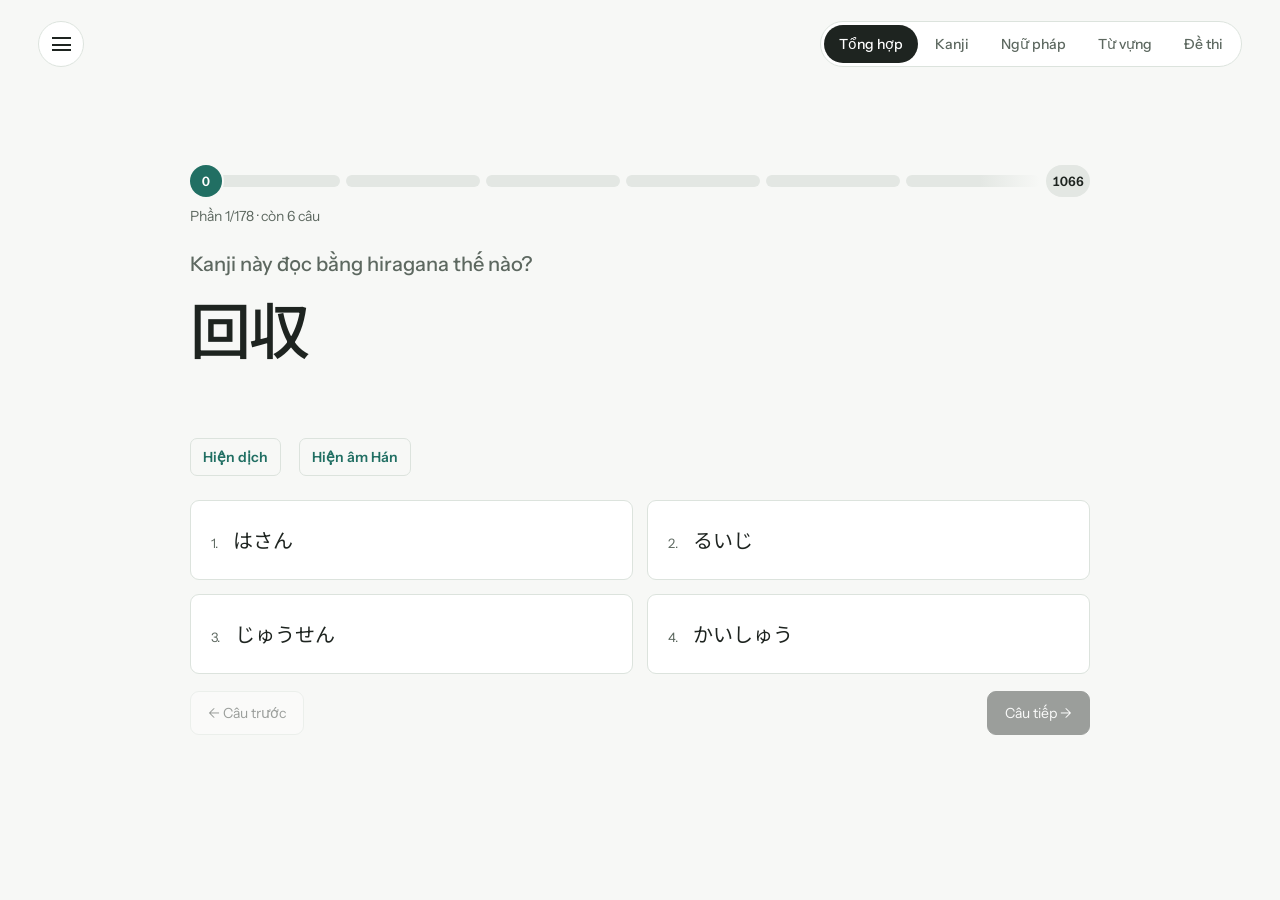
==== commit 03f34d2d: "Explain exam questions in detail and add furigana to passages - exam-explain.js: for all 206 exam qu" ====
--- a/index.html
+++ b/index.html
@@ -107,6 +107,7 @@
   <script src="grammar-examples.js"></script>
   <script src="vocab-data.js"></script>
   <script src="exam-data.js"></script>
+  <script src="exam-explain.js"></script>
   <script src="quiz.js"></script>
 </body>
 
--- a/style.css
+++ b/style.css
@@ -13,5 +13,5 @@
 #kanjiMeaningRow{align-items:center;cursor:pointer}.sidebar-facts label small{display:block;margin-top:3px;font-size:12px;color:var(--muted)}.sidebar-facts input[type=checkbox]{flex:none;width:20px;height:20px;margin:0;accent-color:var(--accent);cursor:pointer}.sidebar-facts .mix-row{flex-direction:column;align-items:stretch;gap:10px}.mix-options{display:flex;flex-wrap:wrap;gap:8px}.mix-option{display:inline-flex;align-items:center;gap:7px;padding:6px 11px;border:1px solid var(--line);border-radius:999px;font-size:14px;cursor:pointer;user-select:none}.mix-option:has(input:checked){border-color:#7aa99d;background:#eef5f2}.sidebar-facts .mix-option input{width:16px;height:16px}.mix-row small{font-size:12px;color:var(--accent)}.sidebar-facts .reset-row{flex-wrap:wrap;align-items:center}.reset-controls{display:flex;gap:6px}.reset-controls button{font:inherit;font-size:14px;padding:4px 10px;border:1px solid #e3b8b4;border-radius:7px;background:#fff;color:var(--bad);cursor:pointer}.reset-controls button:hover{background:#fbeae8}.reset-row small{flex-basis:100%;font-size:12px;color:var(--accent)}.sidebar-facts select{font:inherit;font-size:14px;padding:4px 8px;border:1px solid var(--line);border-radius:7px;background:#fff;color:var(--ink)}
 .grammar-mark{color:var(--accent);text-decoration:underline;text-decoration-color:var(--accent);text-decoration-thickness:2px;text-underline-offset:.22em}.question-text .grammar-mark{text-decoration-thickness:3px}
 .question-text.exam{font-size:clamp(22px,2.6vw,32px);min-height:0}.answer.long{font-size:16px;line-height:1.5}
-.passage{margin:0 0 22px;padding:16px 18px;border:1px solid var(--line);border-radius:9px;background:#fff;max-height:45vh;overflow-y:auto}.passage h2{font-family:"Noto Sans JP",sans-serif;font-size:17px;font-weight:600;margin:0}.passage-head{display:flex;align-items:center;justify-content:space-between;gap:12px;margin:0 0 8px}.passage-tools{display:flex;gap:6px;flex:none}.passage-tools button{min-height:30px;padding:3px 10px;border:1px solid var(--line);border-radius:7px;background:transparent;color:var(--accent);font-size:13px;font-weight:600}.passage-tools button:hover{border-color:#7aa99d;background:#eff3ef}.passage-vi{margin-top:12px!important;padding-top:12px;border-top:1px solid var(--line);font-family:"Instrument Sans",Arial,sans-serif!important;font-size:15px!important;line-height:1.6!important;color:var(--muted)}.passage p{font-family:"Noto Sans JP",sans-serif;font-size:16px;line-height:1.9;margin:0}
+.passage{margin:0 0 22px;padding:16px 18px;border:1px solid var(--line);border-radius:9px;background:#fff;max-height:45vh;overflow-y:auto}.passage h2{font-family:"Noto Sans JP",sans-serif;font-size:17px;font-weight:600;margin:0}.passage-head{display:flex;align-items:center;justify-content:space-between;gap:12px;margin:0 0 8px}.passage-tools{display:flex;gap:6px;flex:none}.passage-tools button{min-height:30px;padding:3px 10px;border:1px solid var(--line);border-radius:7px;background:transparent;color:var(--accent);font-size:13px;font-weight:600}.passage-tools button:hover{border-color:#7aa99d;background:#eff3ef}.passage-vi{margin-top:12px!important;padding-top:12px;border-top:1px solid var(--line);font-family:"Instrument Sans",Arial,sans-serif!important;font-size:15px!important;line-height:1.6!important;color:var(--muted)}.passage p{font-family:"Noto Sans JP",sans-serif;font-size:16px;line-height:2.3;margin:0}.passage rt{font-size:.55em;color:var(--muted)}
 @media(max-width:700px){.mode-switch{top:15px;left:68px;right:16px;overflow-x:auto;scrollbar-width:none}.mode-switch::-webkit-scrollbar{display:none}.mode-switch a{flex:1 0 auto;min-height:34px;padding:0 10px;font-size:13px}.progress{margin-bottom:22px}.progress-bar{gap:4px}.progress-track{--gap:4px;height:28px;margin-left:14px}.progress-count{min-width:28px;height:28px;font-size:12px;padding:0 5px}.progress-segment{height:8px}.progress-note{font-size:13px;margin-top:8px}.passage{padding:13px 14px;max-height:50vh}.question-text.exam{font-size:21px;min-height:0}.answer.long{font-size:15px}.passage p{font-size:15px;line-height:1.8}}
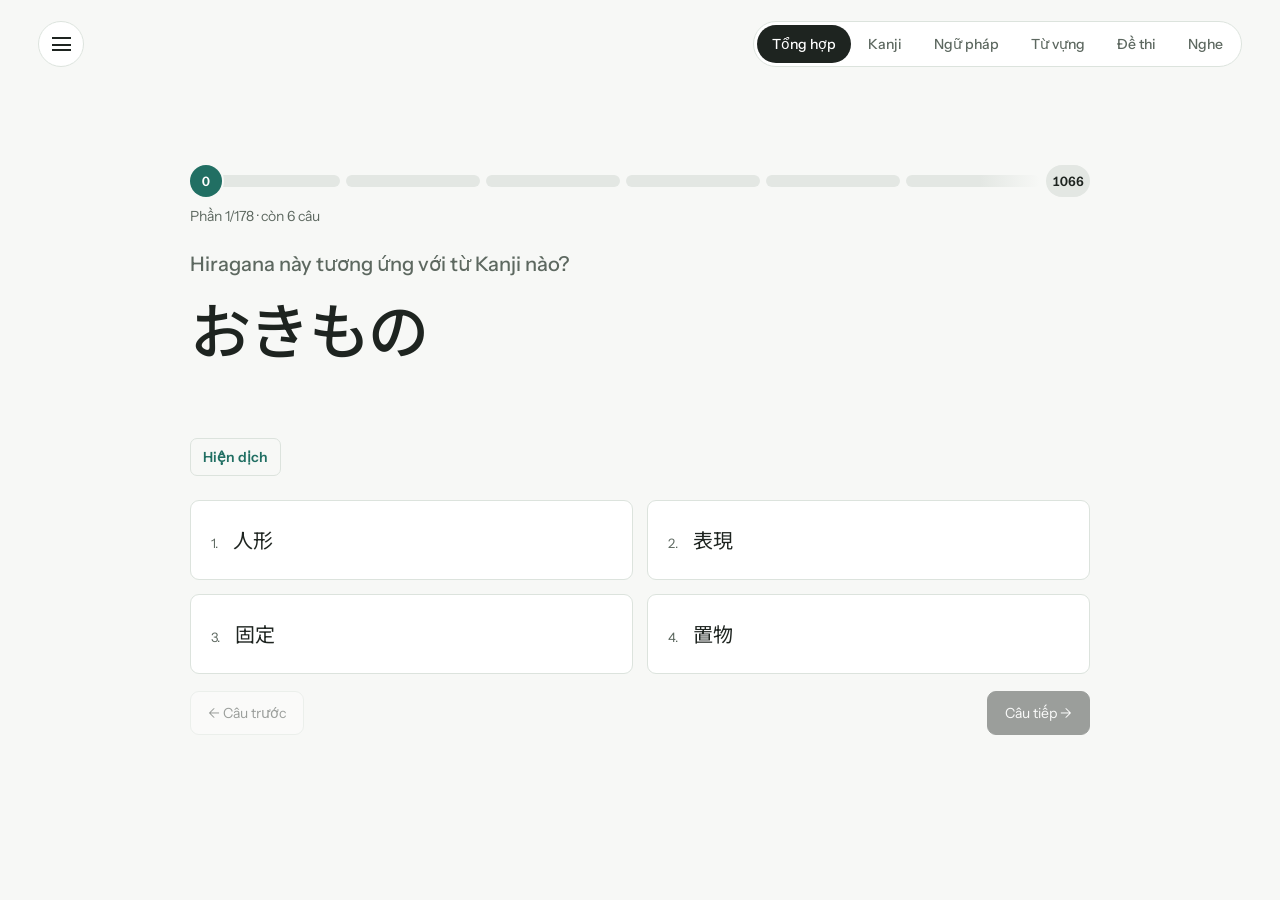
==== commit e5b6292c: "Add a listening practice page for lessons 6-10 - listen.html / listen.js: pick any of the 22 tracks " ====
--- a/index.html
+++ b/index.html
@@ -25,6 +25,7 @@
     <a href="index.html?mode=grammar" data-mode="grammar">Ngữ pháp</a>
     <a href="index.html?mode=vocab" data-mode="vocab">Từ vựng</a>
     <a href="index.html?mode=exam" data-mode="exam">Đề thi</a>
+    <a href="listen.html" data-mode="listen">Nghe</a>
   </nav>
   <div class="backdrop" id="backdrop" hidden></div>
   <aside class="sidebar" id="sidebar" aria-label="Thông tin bộ đề" aria-hidden="true">
--- a/style.css
+++ b/style.css
@@ -15,3 +15,8 @@
 .question-text.exam{font-size:clamp(22px,2.6vw,32px);min-height:0}.answer.long{font-size:16px;line-height:1.5}
 .passage{margin:0 0 22px;padding:16px 18px;border:1px solid var(--line);border-radius:9px;background:#fff;max-height:45vh;overflow-y:auto}.passage h2{font-family:"Noto Sans JP",sans-serif;font-size:17px;font-weight:600;margin:0}.passage-head{display:flex;align-items:center;justify-content:space-between;gap:12px;margin:0 0 8px}.passage-tools{display:flex;gap:6px;flex:none}.passage-tools button{min-height:30px;padding:3px 10px;border:1px solid var(--line);border-radius:7px;background:transparent;color:var(--accent);font-size:13px;font-weight:600}.passage-tools button:hover{border-color:#7aa99d;background:#eff3ef}.passage-vi{margin-top:12px!important;padding-top:12px;border-top:1px solid var(--line);font-family:"Instrument Sans",Arial,sans-serif!important;font-size:15px!important;line-height:1.6!important;color:var(--muted)}.passage p{font-family:"Noto Sans JP",sans-serif;font-size:16px;line-height:2.3;margin:0}.passage rt{font-size:.55em;color:var(--muted)}
 @media(max-width:700px){.mode-switch{top:15px;left:68px;right:16px;overflow-x:auto;scrollbar-width:none}.mode-switch::-webkit-scrollbar{display:none}.mode-switch a{flex:1 0 auto;min-height:34px;padding:0 10px;font-size:13px}.progress{margin-bottom:22px}.progress-bar{gap:4px}.progress-track{--gap:4px;height:28px;margin-left:14px}.progress-count{min-width:28px;height:28px;font-size:12px;padding:0 5px}.progress-segment{height:8px}.progress-note{font-size:13px;margin-top:8px}.passage{padding:13px 14px;max-height:50vh}.question-text.exam{font-size:21px;min-height:0}.answer.long{font-size:15px}.passage p{font-size:15px;line-height:1.8}}
+.home-button{text-decoration:none;font-family:"Noto Sans JP",sans-serif;font-size:20px;color:var(--accent)}
+.listen{width:min(900px,calc(100% - 48px));margin:auto;padding:96px 0 60px}.track-list{display:flex;flex-direction:column;gap:10px;margin-bottom:28px}.track-group{display:flex;flex-wrap:wrap;align-items:center;gap:6px}.track-lesson{min-width:52px;font-size:13px;font-weight:600;color:var(--muted)}.track-group button{min-height:34px;padding:4px 12px;border:1px solid var(--line);border-radius:999px;background:#fff;color:var(--ink);font-size:13px}.track-group button:hover{border-color:#7aa99d;background:#f2f7f3}.track-group button[aria-current="true"]{background:var(--ink);border-color:var(--ink);color:#fff}
+.track-title{font-family:"Noto Sans JP","Instrument Sans",sans-serif;font-size:clamp(22px,3vw,30px);font-weight:500;line-height:1.4;margin:0 0 16px}.player audio{display:block;width:100%;margin-bottom:14px}.player-tools{display:flex;flex-wrap:wrap;align-items:center;justify-content:space-between;gap:10px 16px;margin-bottom:16px}.speed{display:flex;align-items:center;gap:8px;font-size:14px;color:var(--muted)}.speed select{font:inherit;font-size:14px;padding:4px 8px;border:1px solid var(--line);border-radius:7px;background:#fff;color:var(--ink)}.toggle-group{display:flex;flex-wrap:wrap;gap:8px}.toggle-group button{min-height:38px;padding:6px 12px;border:1px solid var(--line);border-radius:7px;background:transparent;color:var(--accent);font-size:14px;font-weight:600}.toggle-group button:hover{border-color:#7aa99d;background:#eff3ef}.toggle-group button[aria-pressed="true"]{background:#eef5f2;border-color:#7aa99d}
+.listen-hint{font-size:14px;color:var(--muted);margin:0 0 16px}.script{list-style:none;margin:0 0 8px;padding:0;border-top:1px solid var(--line)}.script li{display:flex;flex-direction:column;gap:6px;padding:12px 10px;border-bottom:1px solid var(--line);cursor:pointer;border-radius:6px}.script li:hover{background:#f2f7f3}.script li.playing{background:#e8f3eb}.line-ja{font-family:"Noto Sans JP",sans-serif;font-size:18px;line-height:2.1}.line-ja b{font-weight:600;color:var(--accent)}.line-ja rt{font-size:.55em;color:var(--muted)}.line-vi{font-size:15px;line-height:1.5;color:var(--muted)}
+@media(max-width:700px){.track-word{display:none}.track-group button{min-width:40px;padding:4px 10px}.listen{width:calc(100% - 32px);padding:80px 0 112px}.line-ja{font-size:16px}.toggle-group button{min-height:36px;padding:5px 10px;font-size:13px}}
